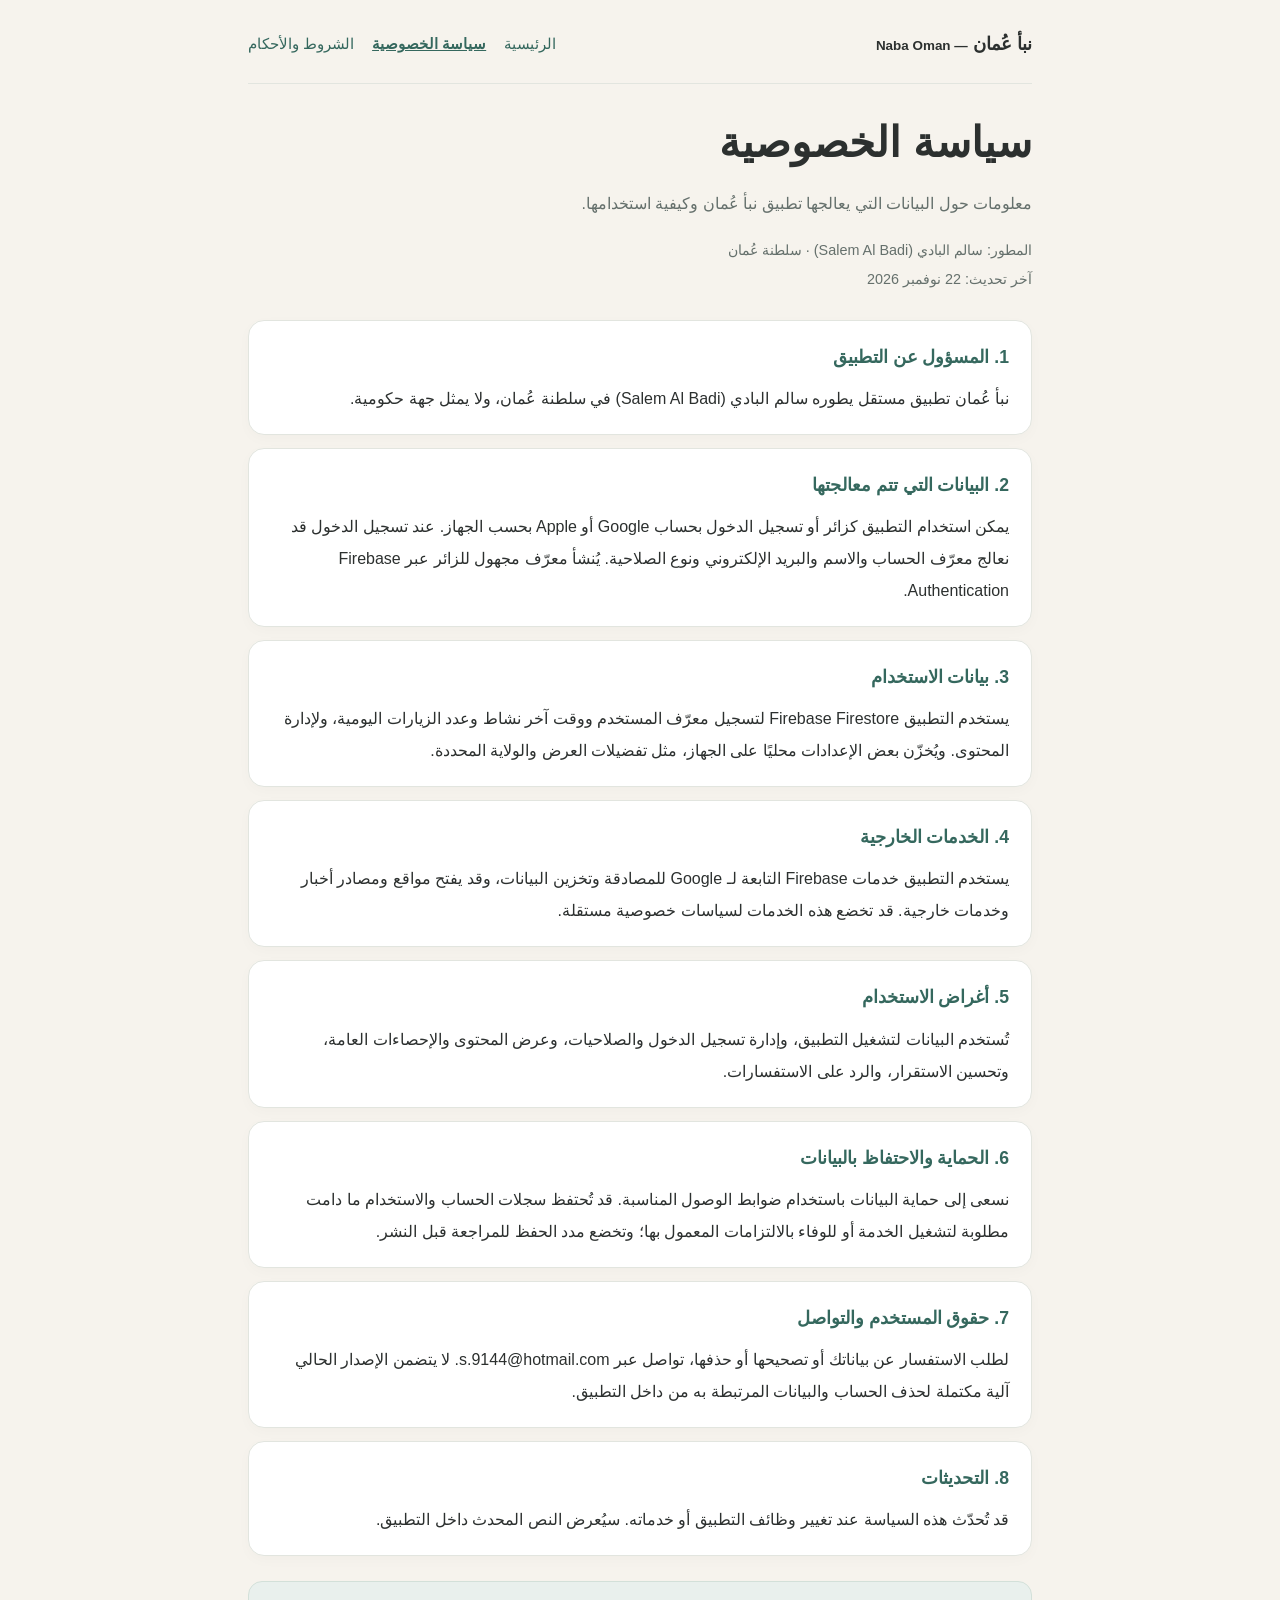
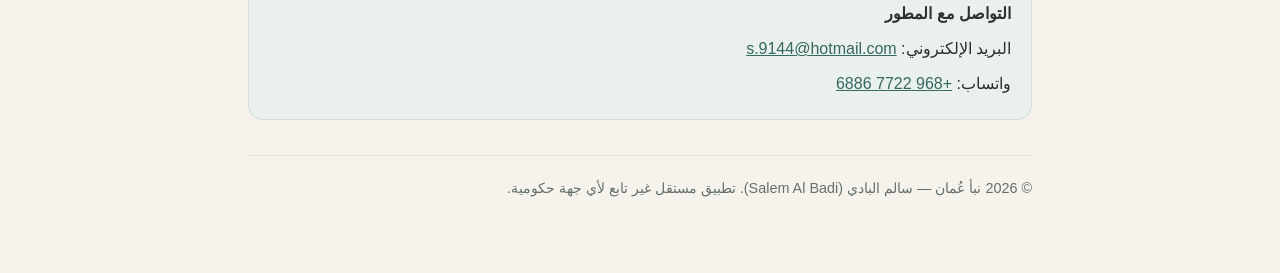
==== privacy.html @ 3b2e1ab3 "Add files via upload" ====
<!doctype html><html lang="ar" dir="rtl"><head><meta charset="utf-8"><meta name="viewport" content="width=device-width,initial-scale=1"><meta name="description" content="معلومات حول البيانات التي يعالجها تطبيق نبأ عُمان وكيفية استخدامها."><title>سياسة الخصوصية | نبأ عُمان</title><link rel="stylesheet" href="style.css"></head><body><div class="wrap"><header><div class="brand">نبأ عُمان <small lang="en">— Naba Oman</small></div><nav aria-label="التنقل"><a href="index.html">الرئيسية</a><a href="privacy.html" aria-current=page>سياسة الخصوصية</a><a href="terms.html" >الشروط والأحكام</a></nav></header><main><h1>سياسة الخصوصية</h1><p class="lead">معلومات حول البيانات التي يعالجها تطبيق نبأ عُمان وكيفية استخدامها.</p><p class="meta">المطور: سالم البادي <span lang="en">(Salem Al Badi)</span> · سلطنة عُمان<br>آخر تحديث: 22 نوفمبر 2026</p><section class="section"><h2>1. المسؤول عن التطبيق</h2><p>نبأ عُمان تطبيق مستقل يطوره سالم البادي (Salem Al Badi) في سلطنة عُمان، ولا يمثل جهة حكومية.</p></section>
<section class="section"><h2>2. البيانات التي تتم معالجتها</h2><p>يمكن استخدام التطبيق كزائر أو تسجيل الدخول بحساب Google أو Apple بحسب الجهاز. عند تسجيل الدخول قد نعالج معرّف الحساب والاسم والبريد الإلكتروني ونوع الصلاحية. يُنشأ معرّف مجهول للزائر عبر Firebase Authentication.</p></section>
<section class="section"><h2>3. بيانات الاستخدام</h2><p>يستخدم التطبيق Firebase Firestore لتسجيل معرّف المستخدم ووقت آخر نشاط وعدد الزيارات اليومية، ولإدارة المحتوى. ويُخزّن بعض الإعدادات محليًا على الجهاز، مثل تفضيلات العرض والولاية المحددة.</p></section>
<section class="section"><h2>4. الخدمات الخارجية</h2><p>يستخدم التطبيق خدمات Firebase التابعة لـ Google للمصادقة وتخزين البيانات، وقد يفتح مواقع ومصادر أخبار وخدمات خارجية. قد تخضع هذه الخدمات لسياسات خصوصية مستقلة.</p></section>
<section class="section"><h2>5. أغراض الاستخدام</h2><p>تُستخدم البيانات لتشغيل التطبيق، وإدارة تسجيل الدخول والصلاحيات، وعرض المحتوى والإحصاءات العامة، وتحسين الاستقرار، والرد على الاستفسارات.</p></section>
<section class="section"><h2>6. الحماية والاحتفاظ بالبيانات</h2><p>نسعى إلى حماية البيانات باستخدام ضوابط الوصول المناسبة. قد تُحتفظ سجلات الحساب والاستخدام ما دامت مطلوبة لتشغيل الخدمة أو للوفاء بالالتزامات المعمول بها؛ وتخضع مدد الحفظ للمراجعة قبل النشر.</p></section>
<section class="section"><h2>7. حقوق المستخدم والتواصل</h2><p>لطلب الاستفسار عن بياناتك أو تصحيحها أو حذفها، تواصل عبر s.9144@hotmail.com. لا يتضمن الإصدار الحالي آلية مكتملة لحذف الحساب والبيانات المرتبطة به من داخل التطبيق.</p></section>
<section class="section"><h2>8. التحديثات</h2><p>قد تُحدّث هذه السياسة عند تغيير وظائف التطبيق أو خدماته. سيُعرض النص المحدث داخل التطبيق.</p></section><aside class="contact"><strong>التواصل مع المطور</strong><p>البريد الإلكتروني: <a href="mailto:s.9144@hotmail.com">s.9144@hotmail.com</a></p><p>واتساب: <a href="https://wa.me/96877226886" rel="noopener noreferrer">+968 7722 6886</a></p></aside></main><footer>© 2026 نبأ عُمان — سالم البادي (Salem Al Badi). تطبيق مستقل غير تابع لأي جهة حكومية.</footer></div></body></html>
---- style.css ----
:root{color-scheme:light;--bg:#f6f3ed;--card:#fff;--ink:#2c302f;--muted:#65706c;--accent:#35685e;--border:#e2e5df}*{box-sizing:border-box}body{margin:0;background:var(--bg);color:var(--ink);font-family:Tahoma,Arial,sans-serif;line-height:2}a{color:var(--accent)}.wrap{max-width:820px;margin:auto;padding:26px 18px 70px}header{display:flex;align-items:center;justify-content:space-between;gap:16px;flex-wrap:wrap;padding-bottom:20px;border-bottom:1px solid var(--border)}.brand{font-weight:800;font-size:1.15rem}nav{display:flex;gap:18px;flex-wrap:wrap}nav a{text-decoration:none;font-size:.92rem}nav a[aria-current=page]{font-weight:bold;text-decoration:underline}main{padding-top:30px}h1{font-size:clamp(1.8rem,5vw,2.6rem);margin:0 0 4px;line-height:1.4}h2{font-size:1.1rem;margin:0 0 8px;color:var(--accent)}.lead,.meta{color:var(--muted)}.meta{font-size:.9rem;margin-bottom:26px}.section{background:var(--card);border:1px solid var(--border);border-radius:16px;padding:19px 22px;margin:13px 0;box-shadow:0 4px 14px #00000006}.section p{margin:0}footer{margin-top:35px;padding-top:18px;border-top:1px solid var(--border);font-size:.9rem;color:var(--muted)}.contact{background:#e9f0ed;border:1px solid #d3e0d9;border-radius:14px;padding:16px 20px;margin-top:25px}.contact p{margin:3px 0}small{font-size:.84rem}@media(max-width:520px){.wrap{padding:16px 13px 48px}.section{padding:16px}header{align-items:flex-start}}
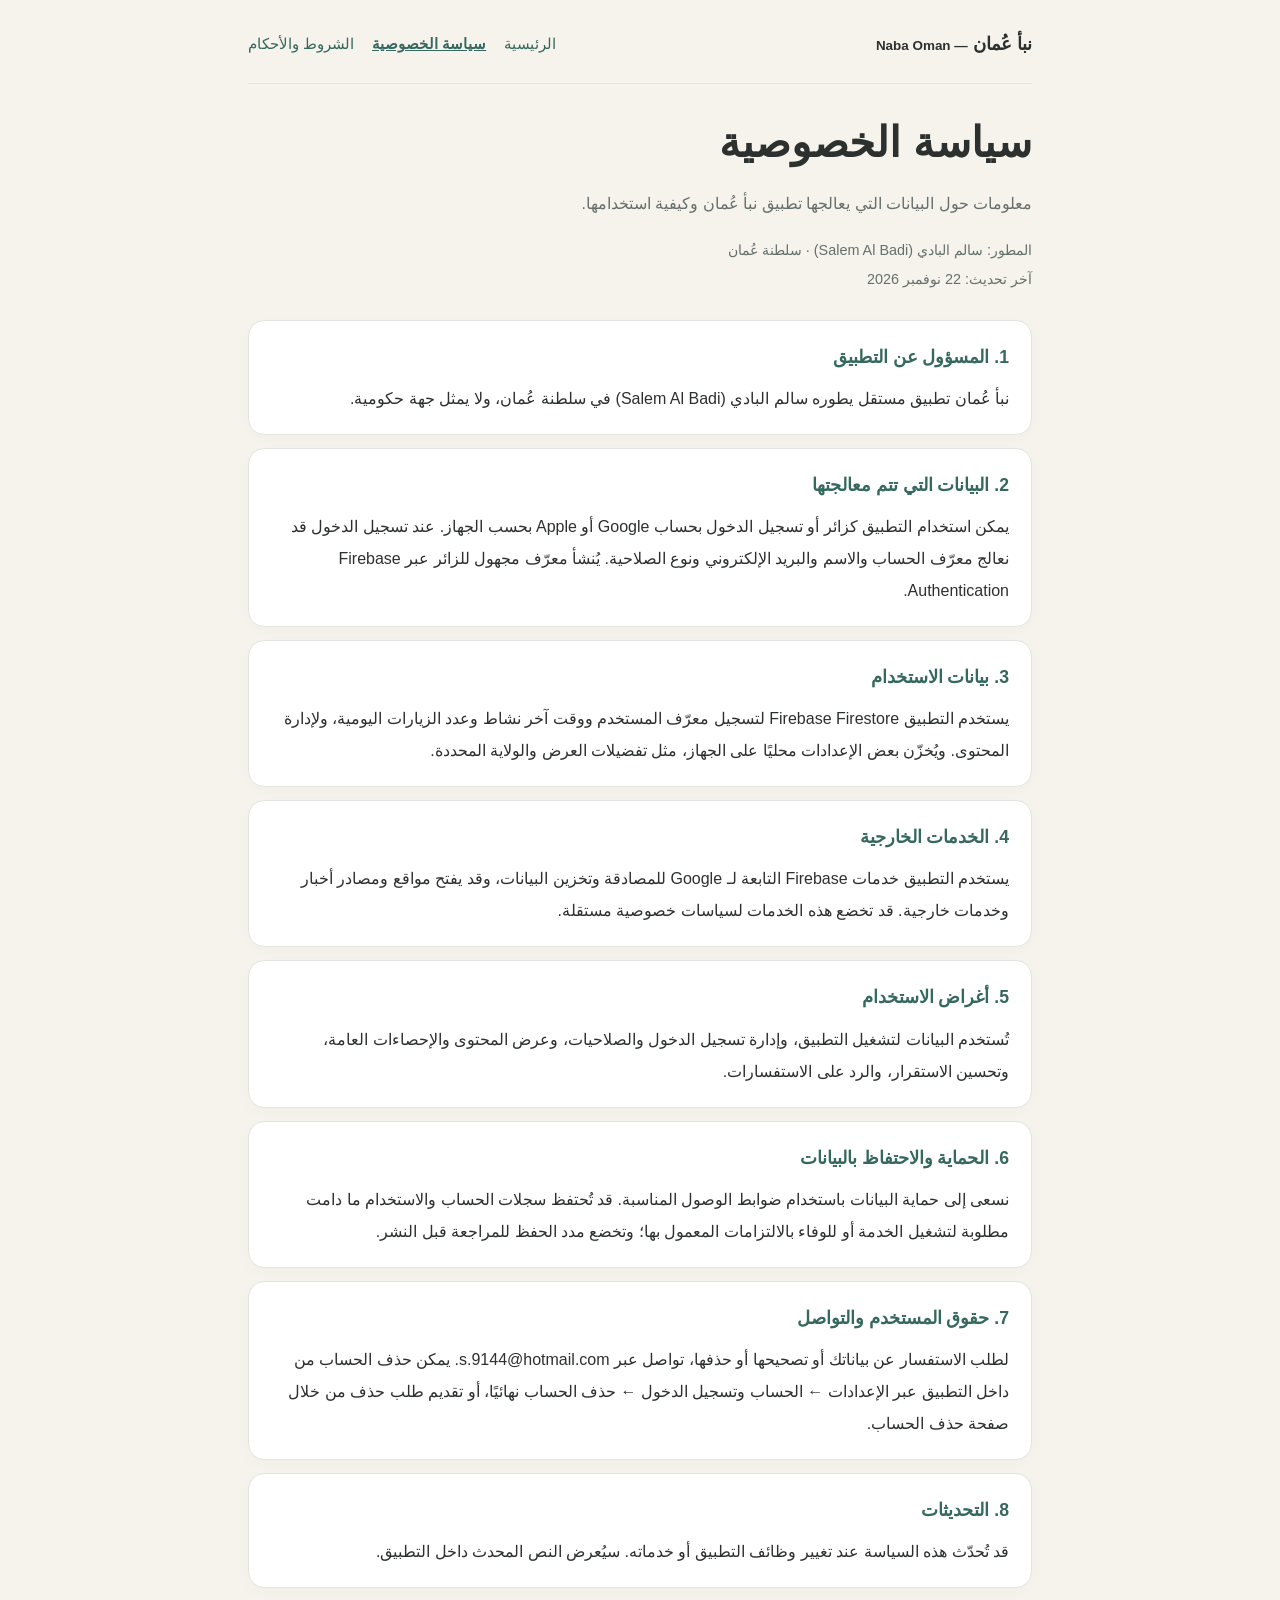
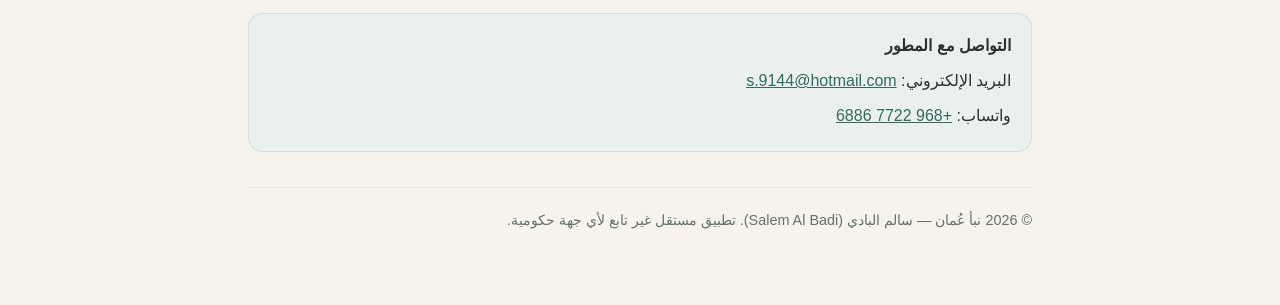
==== commit dd3c21b1: "Add files via upload" ====
--- a/privacy.html
+++ b/privacy.html
@@ -4,5 +4,5 @@
 <section class="section"><h2>4. الخدمات الخارجية</h2><p>يستخدم التطبيق خدمات Firebase التابعة لـ Google للمصادقة وتخزين البيانات، وقد يفتح مواقع ومصادر أخبار وخدمات خارجية. قد تخضع هذه الخدمات لسياسات خصوصية مستقلة.</p></section>
 <section class="section"><h2>5. أغراض الاستخدام</h2><p>تُستخدم البيانات لتشغيل التطبيق، وإدارة تسجيل الدخول والصلاحيات، وعرض المحتوى والإحصاءات العامة، وتحسين الاستقرار، والرد على الاستفسارات.</p></section>
 <section class="section"><h2>6. الحماية والاحتفاظ بالبيانات</h2><p>نسعى إلى حماية البيانات باستخدام ضوابط الوصول المناسبة. قد تُحتفظ سجلات الحساب والاستخدام ما دامت مطلوبة لتشغيل الخدمة أو للوفاء بالالتزامات المعمول بها؛ وتخضع مدد الحفظ للمراجعة قبل النشر.</p></section>
-<section class="section"><h2>7. حقوق المستخدم والتواصل</h2><p>لطلب الاستفسار عن بياناتك أو تصحيحها أو حذفها، تواصل عبر s.9144@hotmail.com. لا يتضمن الإصدار الحالي آلية مكتملة لحذف الحساب والبيانات المرتبطة به من داخل التطبيق.</p></section>
+<section class="section"><h2>7. حقوق المستخدم والتواصل</h2><p>لطلب الاستفسار عن بياناتك أو تصحيحها أو حذفها، تواصل عبر s.9144@hotmail.com. يمكن حذف الحساب من داخل التطبيق عبر الإعدادات ← الحساب وتسجيل الدخول ← حذف الحساب نهائيًا، أو تقديم طلب حذف من خلال صفحة حذف الحساب.</p></section>
 <section class="section"><h2>8. التحديثات</h2><p>قد تُحدّث هذه السياسة عند تغيير وظائف التطبيق أو خدماته. سيُعرض النص المحدث داخل التطبيق.</p></section><aside class="contact"><strong>التواصل مع المطور</strong><p>البريد الإلكتروني: <a href="mailto:s.9144@hotmail.com">s.9144@hotmail.com</a></p><p>واتساب: <a href="https://wa.me/96877226886" rel="noopener noreferrer">+968 7722 6886</a></p></aside></main><footer>© 2026 نبأ عُمان — سالم البادي (Salem Al Badi). تطبيق مستقل غير تابع لأي جهة حكومية.</footer></div></body></html>
